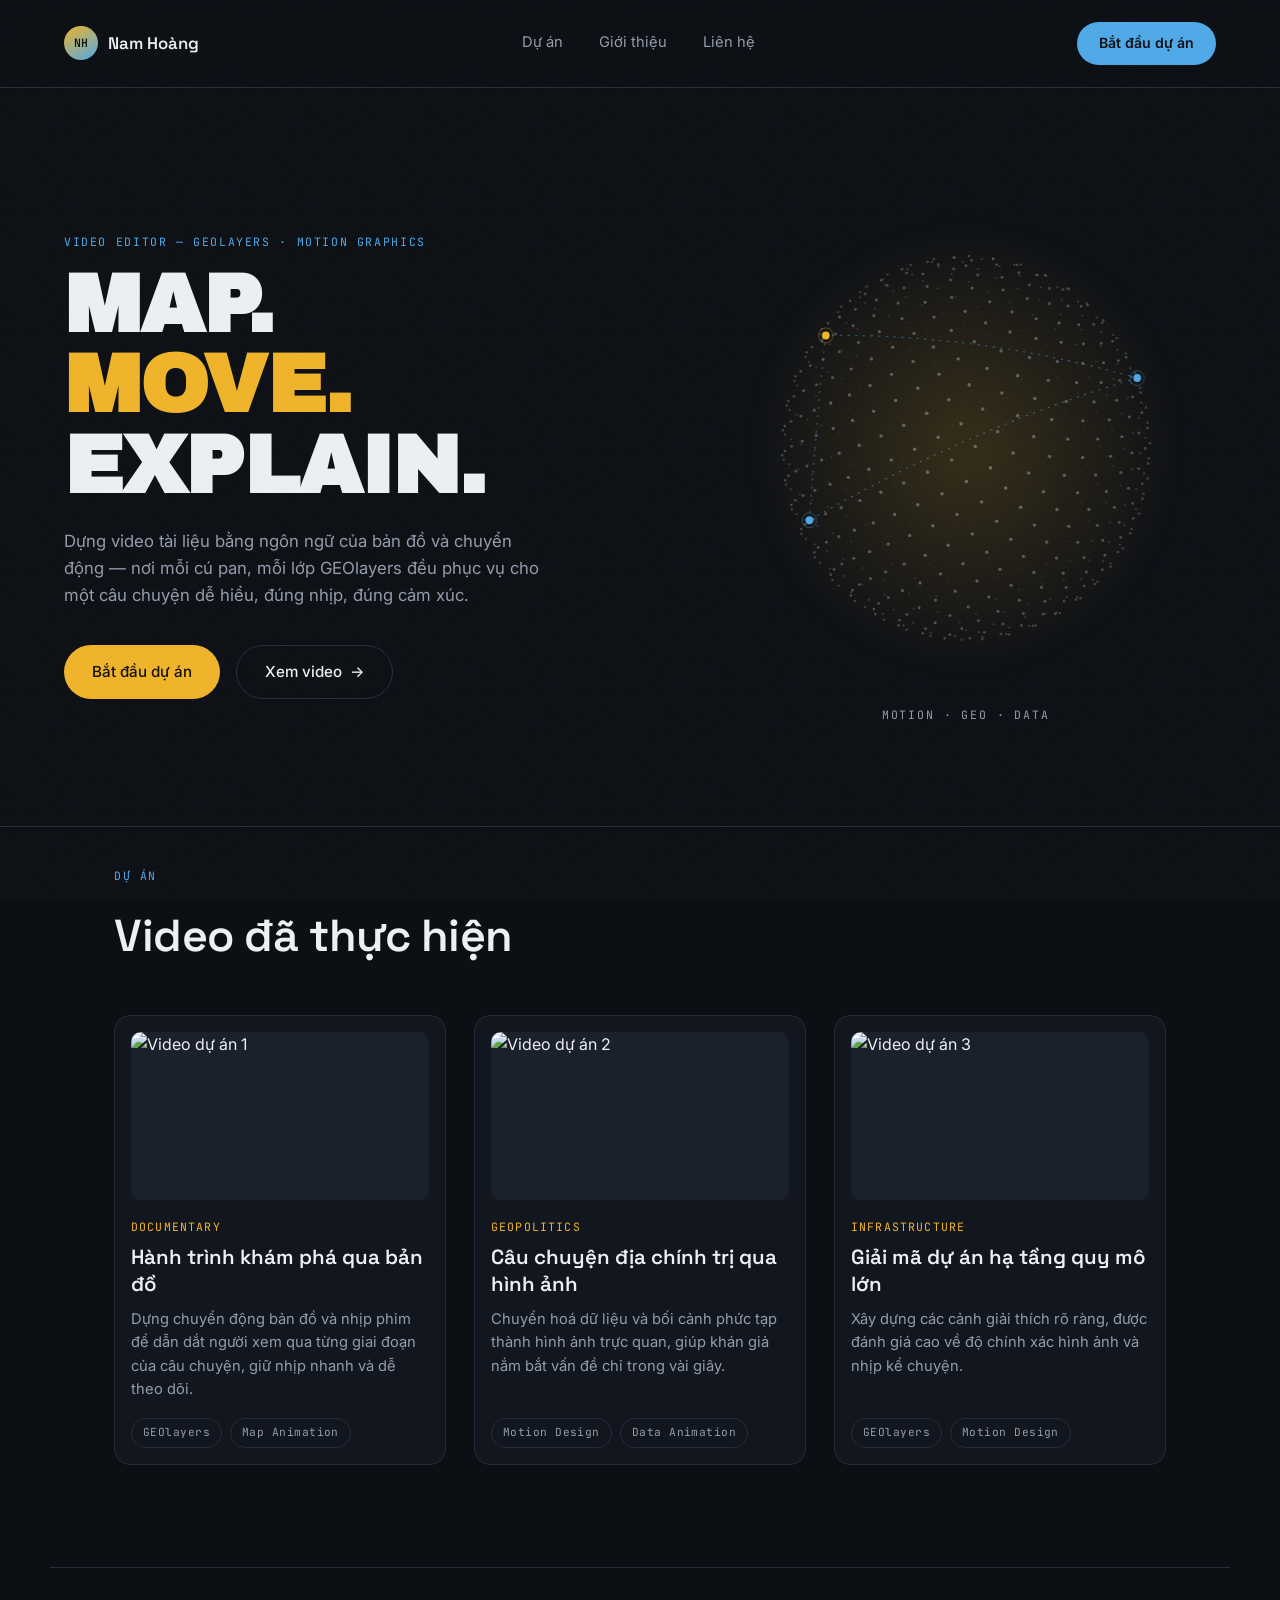
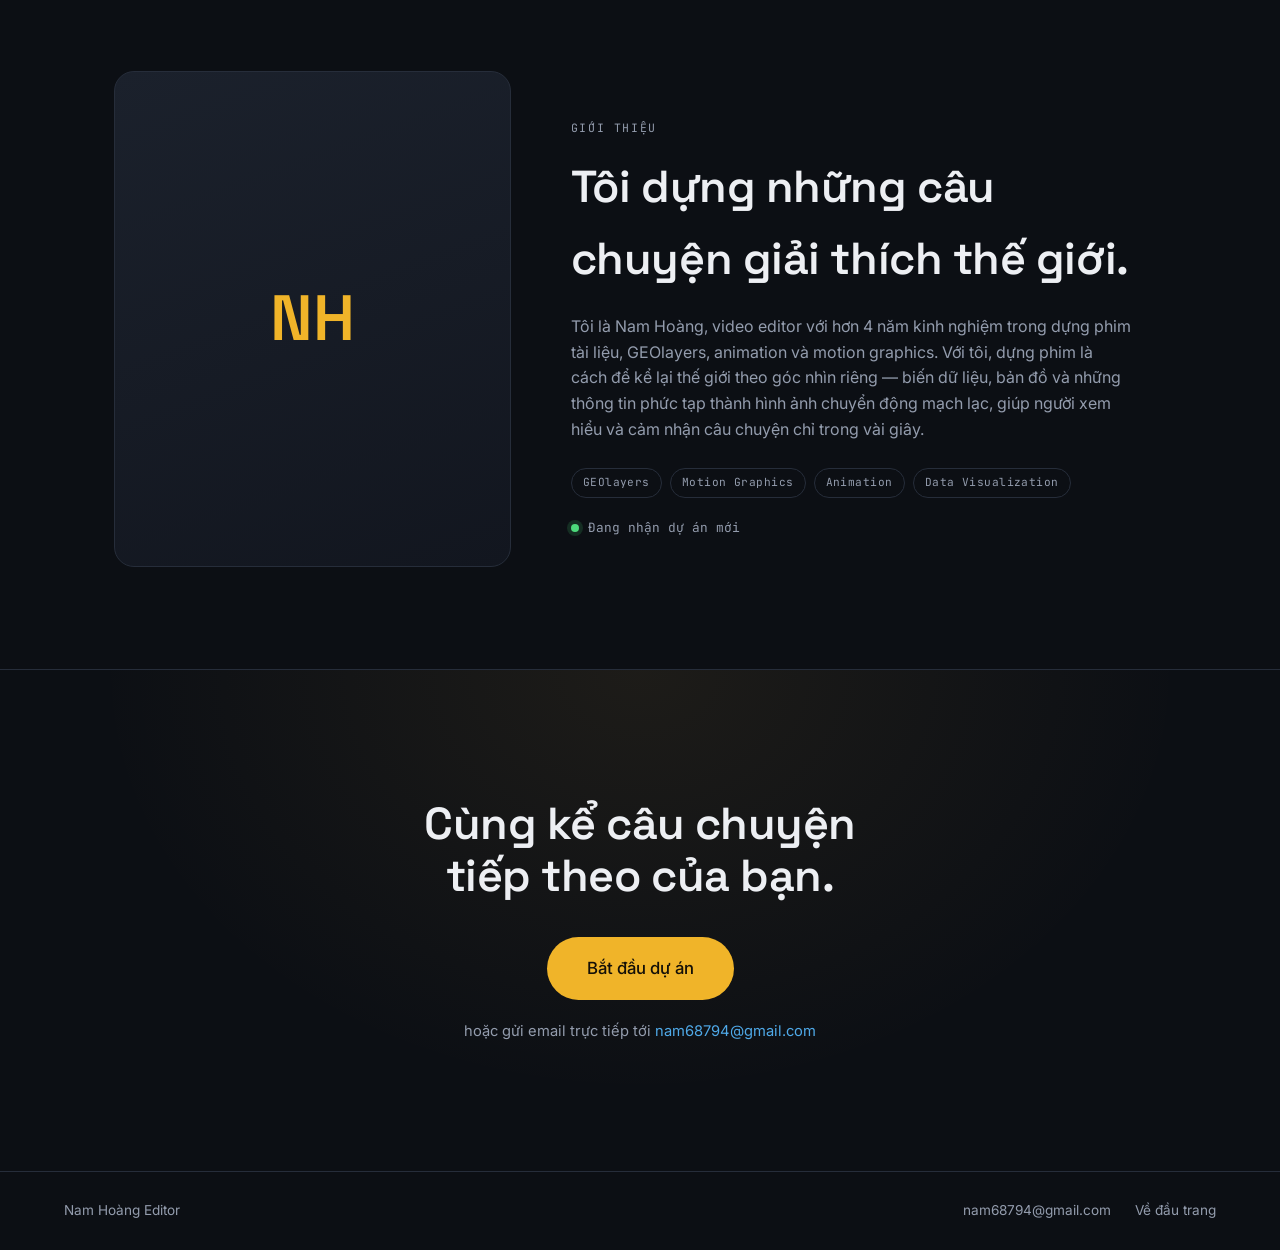
==== index.html @ 40a60fe0 "Add files via upload" ====
<!DOCTYPE html>
<html lang="vi">
<head>
<meta charset="UTF-8" />
<meta name="viewport" content="width=device-width, initial-scale=1" />
<title>Nam Hoàng | Video Editor Portfolio</title>
<meta name="description" content="Nam Hoàng — video editor chuyên GEOlayers, motion graphics và dựng phim tài liệu." />

<link rel="preconnect" href="https://fonts.googleapis.com" />
<link rel="preconnect" href="https://fonts.gstatic.com" crossorigin />
<link href="https://fonts.googleapis.com/css2?family=Archivo+Black&family=Space+Grotesk:wght@400;500;600;700&family=Inter:wght@400;500;600&family=JetBrains+Mono:wght@400;500&display=swap" rel="stylesheet" />

<link rel="stylesheet" href="style.css" />
</head>
<body>

<div class="grain"></div>

<header class="site-header" id="top">
  <a class="logo" href="#top">
    <span class="logo-mark">NH</span>
    <span class="logo-text">Nam Hoàng</span>
  </a>
  <nav class="nav">
    <a href="#work">Dự án</a>
    <a href="#about">Giới thiệu</a>
    <a href="#contact">Liên hệ</a>
  </nav>
  <a class="nav-cta" href="#contact">Bắt đầu dự án</a>
  <button class="nav-toggle" id="navToggle" aria-label="Mở menu" aria-expanded="false">
    <span></span><span></span><span></span>
  </button>
</header>

<div class="mobile-nav" id="mobileNav">
  <a href="#work">Dự án</a>
  <a href="#about">Giới thiệu</a>
  <a href="#contact">Liên hệ</a>
</div>

<main>

  <!-- HERO -->
  <section class="hero">
    <div class="hero-copy">
      <p class="eyebrow">Video Editor — GEOlayers · Motion Graphics</p>
      <h1 class="hero-title">
        <span class="line">Map.</span>
        <span class="line accent">Move.</span>
        <span class="line">Explain.</span>
      </h1>
      <p class="hero-sub">
        Dựng video tài liệu bằng ngôn ngữ của bản đồ và chuyển động — nơi mỗi cú pan,
        mỗi lớp GEOlayers đều phục vụ cho một câu chuyện dễ hiểu, đúng nhịp, đúng cảm xúc.
      </p>
      <div class="hero-actions">
        <a class="btn btn-primary" href="#contact">Bắt đầu dự án</a>
        <a class="btn btn-ghost" href="#work">Xem video <span class="arrow">→</span></a>
      </div>
    </div>

    <div class="hero-visual" aria-hidden="true">
      <canvas id="globeCanvas"></canvas>
      <p class="coord-tag">MOTION · GEO · DATA</p>
    </div>
  </section>

  <!-- WORK -->
  <section class="work" id="work">
    <div class="section-head">
      <p class="eyebrow">Dự án</p>
      <h2>Video đã thực hiện</h2>
    </div>

    <div class="work-grid">

      <a class="work-card" href="projects/documentary.html">
        <div class="thumb">
          <img src="https://img.youtube.com/vi/7155ccl2o2c/hqdefault.jpg" alt="Video dự án 1" loading="lazy" />
          <span class="play">▶</span>
        </div>
        <p class="tag">Documentary</p>
        <!-- TODO: thay tiêu đề thật của video -->
        <h3>Hành trình khám phá qua bản đồ</h3>
        <p class="desc">Dựng chuyển động bản đồ và nhịp phim để dẫn dắt người xem qua từng giai đoạn của câu chuyện, giữ nhịp nhanh và dễ theo dõi.</p>
        <div class="chips"><span>GEOlayers</span><span>Map Animation</span></div>
      </a>

      <a class="work-card" href="projects/geopolitics.html">
        <div class="thumb">
          <img src="https://img.youtube.com/vi/08Yq8hzsUkc/hqdefault.jpg" alt="Video dự án 2" loading="lazy" />
          <span class="play">▶</span>
        </div>
        <p class="tag">Geopolitics</p>
        <!-- TODO: thay tiêu đề thật của video -->
        <h3>Câu chuyện địa chính trị qua hình ảnh</h3>
        <p class="desc">Chuyển hoá dữ liệu và bối cảnh phức tạp thành hình ảnh trực quan, giúp khán giả nắm bắt vấn đề chỉ trong vài giây.</p>
        <div class="chips"><span>Motion Design</span><span>Data Animation</span></div>
      </a>

      <a class="work-card" href="projects/infrastructure.html">
        <div class="thumb">
          <img src="https://img.youtube.com/vi/BbW5HUspGjY/hqdefault.jpg" alt="Video dự án 3" loading="lazy" />
          <span class="play">▶</span>
        </div>
        <p class="tag">Infrastructure</p>
        <!-- TODO: thay tiêu đề thật của video -->
        <h3>Giải mã dự án hạ tầng quy mô lớn</h3>
        <p class="desc">Xây dựng các cảnh giải thích rõ ràng, được đánh giá cao về độ chính xác hình ảnh và nhịp kể chuyện.</p>
        <div class="chips"><span>GEOlayers</span><span>Motion Design</span></div>
      </a>

    </div>
  </section>

  <!-- ABOUT -->
  <section class="about" id="about">
    <div class="about-photo">
      <div class="photo-frame">NH</div>
    </div>
    <div class="about-copy">
      <p class="eyebrow">Giới thiệu</p>
      <h2>Tôi dựng những câu chuyện giải thích thế giới.</h2>
      <p>
        Tôi là Nam Hoàng, video editor với hơn 4 năm kinh nghiệm trong dựng phim tài liệu,
        GEOlayers, animation và motion graphics. Với tôi, dựng phim là cách để kể lại thế giới
        theo góc nhìn riêng — biến dữ liệu, bản đồ và những thông tin phức tạp thành hình ảnh
        chuyển động mạch lạc, giúp người xem hiểu và cảm nhận câu chuyện chỉ trong vài giây.
      </p>
      <div class="chips">
        <span>GEOlayers</span><span>Motion Graphics</span><span>Animation</span><span>Data Visualization</span>
      </div>
      <p class="available"><span class="dot"></span> Đang nhận dự án mới</p>
    </div>
  </section>

  <!-- CONTACT -->
  <section class="contact" id="contact">
    <h2>Cùng kể câu chuyện<br />tiếp theo của bạn.</h2>
    <a class="btn btn-primary btn-lg"
       href="mailto:nam68794@gmail.com?subject=Bắt%20đầu%20một%20dự%20án&body=Chào%20Nam%2C%0A%0AMình%20xem%20portfolio%20của%20bạn%20và%20muốn%20liên%20hệ.%0A%0AMình%20muốn%20trao%20đổi%20về%20một%20dự%20án.%0A%0AHẹn%20sớm%20nhận%20được%20phản%20hồi%20từ%20bạn%21">
      Bắt đầu dự án
    </a>
    <p class="or">hoặc gửi email trực tiếp tới <a href="mailto:nam68794@gmail.com">nam68794@gmail.com</a></p>
  </section>

</main>

<footer class="site-footer">
  <p>Nam Hoàng Editor</p>
  <div class="footer-links">
    <a href="mailto:nam68794@gmail.com">nam68794@gmail.com</a>
    <a href="#top">Về đầu trang</a>
  </div>
</footer>

<script src="script.js"></script>
<script src="globe.js"></script>
</body>
</html>
---- style.css ----
/* ============ TOKENS ============ */
:root{
  --bg: #0C0F14;
  --surface: #12161F;
  --surface-2: #1B212C;
  --line: #262D3A;
  --text: #EDEFF3;
  --text-muted: #939CAD;
  --accent: #F0B429;
  --accent-2: #4FA9E8;

  --font-hero: 'Archivo Black', sans-serif;
  --font-display: 'Space Grotesk', sans-serif;
  --font-body: 'Inter', sans-serif;
  --font-mono: 'JetBrains Mono', monospace;

  --container: 1180px;
}

*{ box-sizing: border-box; margin:0; padding:0; }
html{ scroll-behavior: smooth; }

body{
  background: var(--bg);
  color: var(--text);
  font-family: var(--font-body);
  line-height: 1.6;
  -webkit-font-smoothing: antialiased;
  overflow-x: hidden;
}

a{ color: inherit; text-decoration: none; }
ul{ list-style: none; }
img{ max-width: 100%; display:block; }

@media (prefers-reduced-motion: reduce){
  *{ animation-duration: 0.01ms !important; animation-iteration-count: 1 !important; transition-duration: 0.01ms !important; scroll-behavior: auto !important; }
}

:focus-visible{
  outline: 2px solid var(--accent-2);
  outline-offset: 3px;
}

.grain{
  position: fixed; inset:0; pointer-events:none; z-index: 999;
  opacity: 0.035;
  background-image: url("data:image/svg+xml,%3Csvg xmlns='http://www.w3.org/2000/svg' width='120' height='120'%3E%3Cfilter id='n'%3E%3CfeTurbulence type='fractalNoise' baseFrequency='0.9' numOctaves='2' stitchTiles='stitch'/%3E%3C/filter%3E%3Crect width='100%25' height='100%25' filter='url(%23n)'/%3E%3C/svg%3E");
}

.eyebrow{
  font-family: var(--font-mono);
  font-size: 0.72rem;
  letter-spacing: 0.14em;
  text-transform: uppercase;
  color: var(--accent-2);
  margin-bottom: 14px;
}

/* ============ HEADER ============ */
.site-header{
  position: sticky; top:0; z-index: 100;
  display:flex; align-items:center; justify-content:space-between;
  padding: 22px clamp(20px, 5vw, 64px);
  background: rgba(12,15,20,0.72);
  backdrop-filter: blur(10px);
  border-bottom: 1px solid var(--line);
}
.logo{ display:flex; align-items:center; gap:10px; font-family: var(--font-display); font-weight:600; font-size:1.05rem; }
.logo-mark{
  width:34px; height:34px; border-radius:50%;
  background: linear-gradient(150deg, var(--accent), var(--accent-2));
  display:flex; align-items:center; justify-content:center;
  font-family: var(--font-mono); font-size:0.72rem; font-weight:600; color:#0C0F14;
}
.nav{ display:flex; gap:36px; }
.nav a{ font-size:0.92rem; color: var(--text-muted); transition: color .2s; }
.nav a:hover{ color: var(--text); }
.nav-cta{
  background: var(--accent-2); color:#0C0F14; padding:10px 22px; border-radius:999px;
  font-size:0.88rem; font-weight:600; transition: transform .2s, box-shadow .2s;
}
.nav-cta:hover{ transform: translateY(-2px); box-shadow: 0 10px 24px -10px rgba(79,169,232,0.6); }
.nav-toggle{ display:none; flex-direction:column; gap:5px; background:none; border:none; cursor:pointer; padding:6px; }
.nav-toggle span{ width:22px; height:2px; background: var(--text); display:block; }

.mobile-nav{
  display:none; flex-direction:column; position: fixed; top:73px; left:0; right:0; z-index:99;
  background: var(--surface); border-bottom:1px solid var(--line);
  padding: 10px 24px 24px;
}
.mobile-nav a{ padding:14px 0; border-bottom:1px solid var(--line); color: var(--text-muted); }
.mobile-nav.open{ display:flex; }

/* ============ HERO ============ */
.hero{
  position: relative;
  display:grid; grid-template-columns: 1.1fr 0.9fr; align-items:center; gap:40px;
  padding: clamp(60px, 10vw, 120px) clamp(20px, 5vw, 64px) clamp(80px, 8vw, 120px);
  max-width: 1400px; margin: 0 auto;
}
.hero-title{
  font-family: var(--font-hero);
  text-transform: uppercase;
  font-size: clamp(2.8rem, 6.4vw, 5.4rem);
  line-height: 0.98;
  letter-spacing: -0.01em;
}
.hero-title .line{ display:block; }
.hero-title .accent{ color: var(--accent); }
.hero-sub{
  margin-top: 22px; max-width: 480px;
  color: var(--text-muted); font-size: 1.05rem;
}
.hero-actions{ display:flex; gap:16px; margin-top: 36px; flex-wrap: wrap; }

.btn{
  display:inline-flex; align-items:center; gap:8px;
  padding: 14px 28px; border-radius: 999px; font-size: 0.95rem; font-weight:500;
  transition: transform .2s ease, box-shadow .2s ease, background .2s ease, border-color .2s ease;
}
.btn-primary{ background: var(--accent); color:#141008; }
.btn-primary:hover{ transform: translateY(-2px); box-shadow: 0 10px 30px -10px rgba(232,178,77,0.5); }
.btn-ghost{ border:1px solid var(--line); color: var(--text); }
.btn-ghost:hover{ border-color: var(--accent-2); color: var(--accent-2); }
.btn-ghost .arrow{ transition: transform .2s; }
.btn-ghost:hover .arrow{ transform: translateX(4px); }
.btn-lg{ padding: 18px 40px; font-size: 1.05rem; }

.hero-visual{ position:relative; display:flex; flex-direction:column; align-items:center; }
#globeCanvas{ width: 100%; max-width: 460px; aspect-ratio: 1/1; }
.coord-tag{
  margin-top: 18px; font-family: var(--font-mono); font-size: 0.72rem;
  letter-spacing: 0.16em; color: var(--text-muted);
}

/* ============ SECTION HEAD ============ */
.section-head{ max-width: var(--container); margin: 0 auto; padding: 0 clamp(20px,5vw,64px); }
.section-head h2, .about h2, .contact h2{
  font-family: var(--font-display); font-weight:600;
  font-size: clamp(1.9rem, 4vw, 2.8rem); letter-spacing: -0.01em;
}

/* ============ WORK ============ */
.work{ padding: 40px 0 clamp(80px, 8vw, 120px); border-top: 1px solid var(--line); }
.work-grid{
  max-width: var(--container); margin: 44px auto 0;
  padding: 0 clamp(20px,5vw,64px);
  display:grid; grid-template-columns: repeat(3, 1fr); gap: 28px;
}
.work-card{
  background: var(--surface); border:1px solid var(--line); border-radius: 16px;
  padding: 16px; display:flex; flex-direction:column;
  transition: transform .25s ease, border-color .25s ease;
}
.work-card:hover{ transform: translateY(-6px); border-color: var(--accent-2); }
.thumb{ position:relative; border-radius:10px; overflow:hidden; aspect-ratio: 16/9; background: var(--surface-2); }
.thumb img{ width:100%; height:100%; object-fit:cover; transition: transform .4s ease; }
.work-card:hover .thumb img{ transform: scale(1.06); }
.play{
  position:absolute; inset:0; display:flex; align-items:center; justify-content:center;
  font-size: 1.1rem; color:#fff; background: rgba(12,15,20,0.25);
  opacity:0; transition: opacity .25s ease;
}
.work-card:hover .play{ opacity:1; }
.tag{ font-family: var(--font-mono); font-size:0.72rem; letter-spacing:.1em; text-transform:uppercase; color: var(--accent); margin-top:18px; }
.work-card h3{ font-family: var(--font-display); font-weight:600; font-size:1.28rem; margin-top:8px; line-height:1.3; }
.work-card .desc{ color: var(--text-muted); font-size:0.92rem; margin-top:10px; flex:1; }
.chips{ display:flex; flex-wrap:wrap; gap:8px; margin-top:16px; }
.chips span{
  font-family: var(--font-mono); font-size: 0.7rem; letter-spacing:.04em;
  border:1px solid var(--line); color: var(--text-muted);
  padding: 5px 11px; border-radius:999px;
}

/* ============ ABOUT ============ */
.about{
  max-width: var(--container); margin: 0 auto; padding: clamp(60px,8vw,110px) clamp(20px,5vw,64px);
  display:grid; grid-template-columns: 0.8fr 1.2fr; gap: 60px; align-items:center;
  border-top: 1px solid var(--line);
}
.photo-frame{
  aspect-ratio: 4/5; border-radius: 20px;
  background: linear-gradient(160deg, var(--surface-2), var(--surface));
  border: 1px solid var(--line);
  display:flex; align-items:center; justify-content:center;
  font-family: var(--font-display); font-weight:600; font-size: 4rem; color: var(--accent);
}
.about-copy p{ color: var(--text-muted); margin-top:20px; max-width: 560px; }
.about-copy .chips{ margin-top: 26px; }
.available{
  margin-top: 26px; display:flex; align-items:center; gap:9px;
  font-family: var(--font-mono); font-size: 0.8rem; color: var(--text);
}
.dot{ width:8px; height:8px; border-radius:50%; background:#4CD97B; box-shadow: 0 0 0 4px rgba(76,217,123,0.15); }

/* ============ CONTACT ============ */
.contact{
  text-align:center; padding: clamp(90px,10vw,140px) 24px;
  border-top: 1px solid var(--line);
  background: radial-gradient(ellipse at 50% 0%, rgba(232,178,77,0.08), transparent 60%);
}
.contact h2{ line-height:1.15; }
.contact .btn{ margin-top: 36px; }
.contact .or{ margin-top: 20px; color: var(--text-muted); font-size:0.92rem; }
.contact .or a{ color: var(--accent-2); }

/* ============ FOOTER ============ */
.site-footer{
  display:flex; align-items:center; justify-content:space-between;
  padding: 28px clamp(20px,5vw,64px); border-top:1px solid var(--line);
  font-size: 0.85rem; color: var(--text-muted);
}
.footer-links{ display:flex; gap:24px; }
.footer-links a:hover{ color: var(--text); }

/* ============ PROJECT DETAIL PAGE ============ */
.back-link{
  display:inline-flex; align-items:center; gap:8px;
  max-width: var(--container); margin: 32px auto 0; padding: 0 clamp(20px,5vw,64px);
  color: var(--text-muted); font-size: 0.9rem; transition: color .2s;
}
.back-link:hover{ color: var(--accent-2); }

.category-tabs{
  display:flex; gap:10px; flex-wrap:wrap;
  max-width: var(--container); margin: 20px auto 0; padding: 0 clamp(20px,5vw,64px);
}
.category-tabs a{
  font-family: var(--font-mono); font-size: 0.75rem; letter-spacing:.06em;
  border:1px solid var(--line); color: var(--text-muted);
  padding: 8px 16px; border-radius: 999px; transition: border-color .2s, color .2s;
}
.category-tabs a:hover{ border-color: var(--accent-2); color: var(--text); }
.category-tabs a.active{ border-color: var(--accent); color: var(--accent); }

.project-hero{
  max-width: var(--container); margin: 0 auto; padding: 36px clamp(20px,5vw,64px) 0;
}
.project-hero h1{
  font-family: var(--font-display); font-weight:600;
  font-size: clamp(2.2rem, 5vw, 3.4rem); letter-spacing:-0.01em; line-height:1.1; max-width: 780px;
}
.project-meta{
  display:flex; flex-wrap:wrap; gap: 28px; margin-top: 28px;
  padding-top: 24px; border-top: 1px solid var(--line);
}
.project-meta div p:first-child{
  font-family: var(--font-mono); font-size: 0.68rem; letter-spacing:.1em; text-transform:uppercase;
  color: var(--text-muted); margin-bottom:6px;
}
.project-meta div p:last-child{ font-size: 0.95rem; }

.video-frame{
  max-width: var(--container); margin: 40px auto 0; padding: 0 clamp(20px,5vw,64px);
}
.video-frame .ratio{
  position:relative; aspect-ratio:16/9; border-radius:16px; overflow:hidden;
  border:1px solid var(--line); background: var(--surface);
}
.video-frame iframe{ position:absolute; inset:0; width:100%; height:100%; border:0; }

.project-body{
  max-width: 780px; margin: 0 auto; padding: 48px clamp(20px,5vw,64px) 0;
}
.project-body p{ color: var(--text-muted); margin-bottom: 18px; font-size: 1.02rem; }
.project-body .chips{ margin-top: 8px; }

.project-nav{
  max-width: var(--container); margin: 0 auto; padding: 80px clamp(20px,5vw,64px) 100px;
  border-top: 1px solid var(--line); margin-top: 70px;
}
.project-nav p.eyebrow{ margin-top: 32px; }
.project-nav-grid{
  display:grid; grid-template-columns: repeat(2, 1fr); gap: 24px; margin-top: 18px;
}
.project-nav-card{
  border:1px solid var(--line); border-radius:14px; padding:20px;
  transition: border-color .2s, transform .2s;
}
.project-nav-card:hover{ border-color: var(--accent-2); transform: translateY(-4px); }
.project-nav-card p.tag{ font-family: var(--font-mono); font-size:0.7rem; color: var(--accent); text-transform:uppercase; letter-spacing:.08em; }
.project-nav-card h3{ font-family: var(--font-display); font-weight:600; font-size:1.1rem; margin-top:8px; }

/* ============ RESPONSIVE ============ */
@media (max-width: 900px){
  .nav, .nav-cta{ display:none; }
  .nav-toggle{ display:flex; }
  .hero{ grid-template-columns: 1fr; text-align:left; }
  .hero-visual{ margin-top: 20px; }
  .work-grid{ grid-template-columns: 1fr; }
  .about{ grid-template-columns: 1fr; }
  .photo-frame{ max-width: 260px; }
  .site-footer{ flex-direction:column; gap:12px; text-align:center; }
  .project-nav-grid{ grid-template-columns: 1fr; }
}
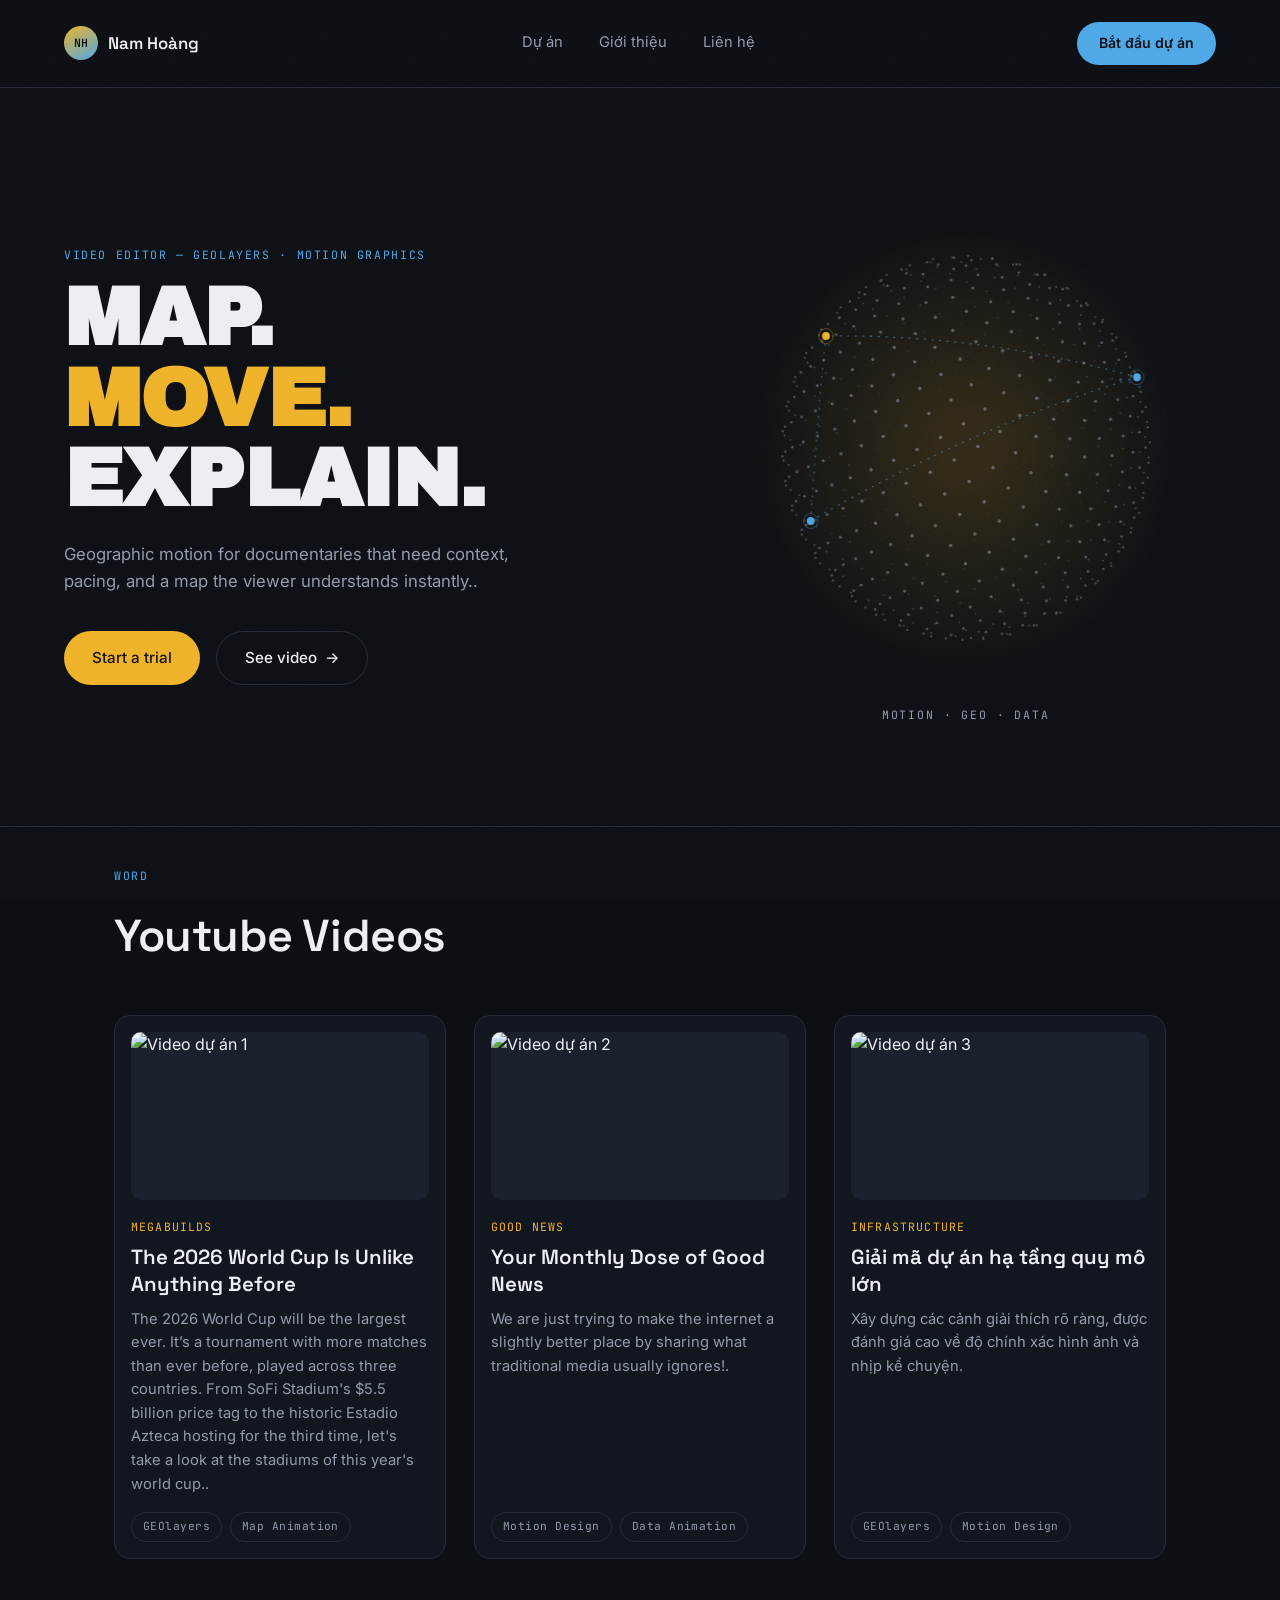
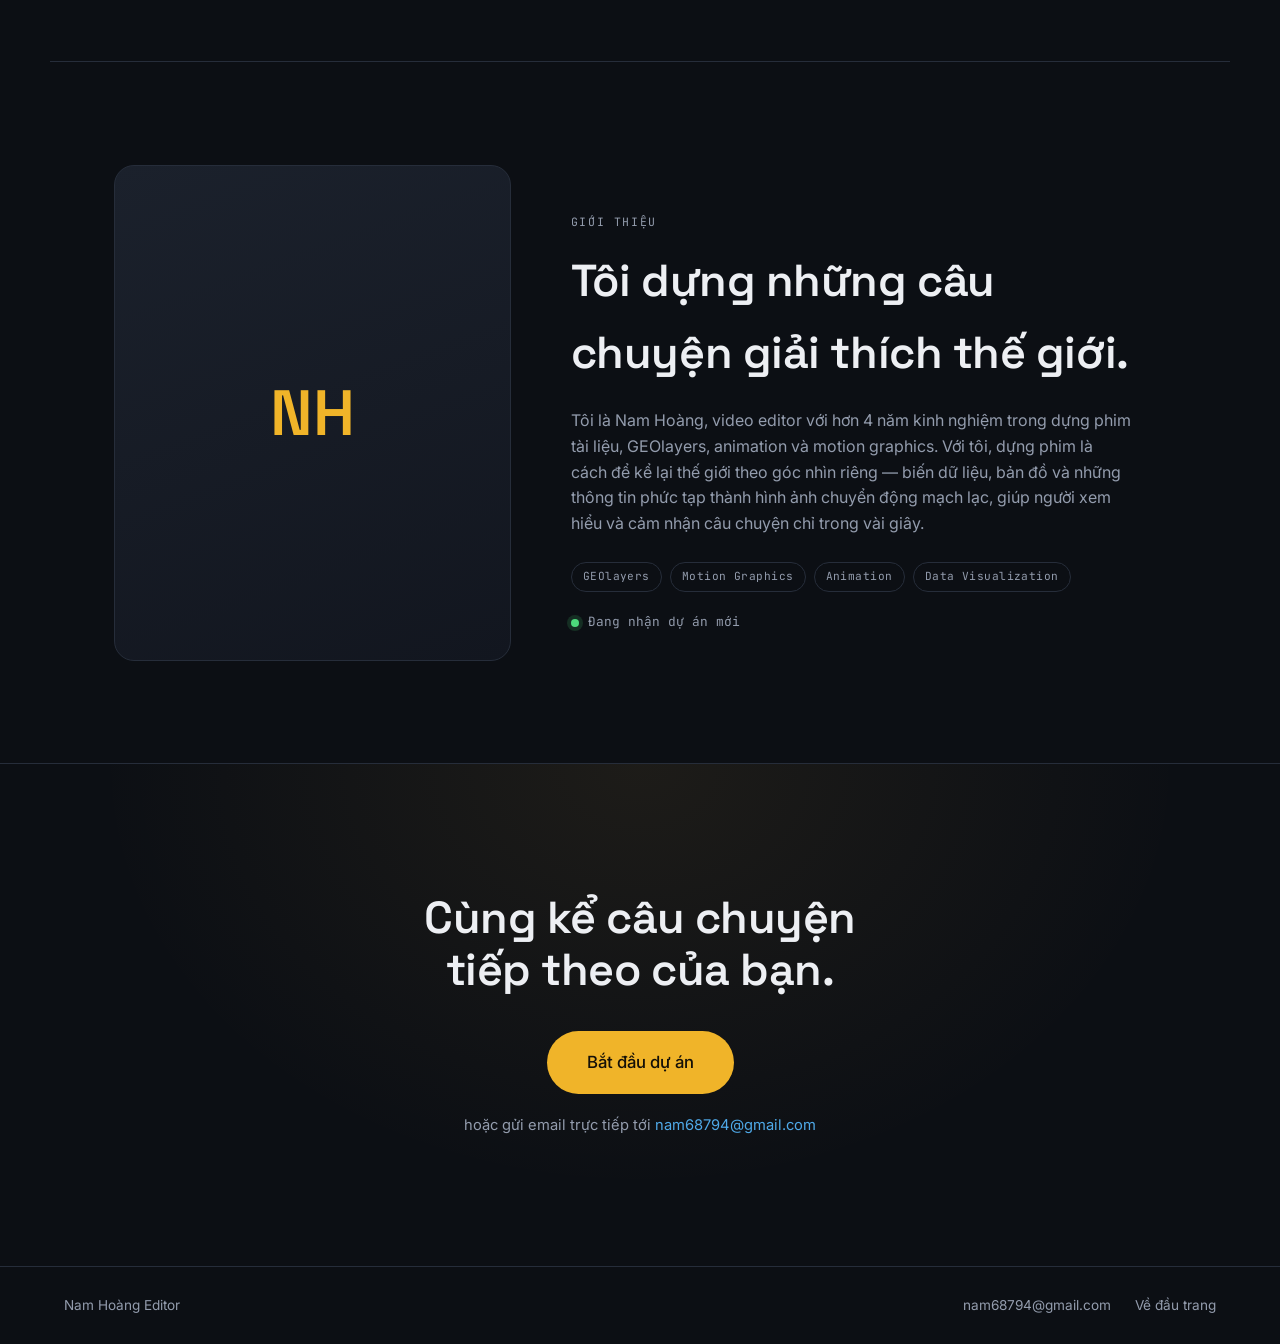
==== commit 28b6cd31: "Update index.html" ====
--- a/index.html
+++ b/index.html
@@ -50,12 +50,12 @@
         <span class="line">Explain.</span>
       </h1>
       <p class="hero-sub">
-        Dựng video tài liệu bằng ngôn ngữ của bản đồ và chuyển động — nơi mỗi cú pan,
-        mỗi lớp GEOlayers đều phục vụ cho một câu chuyện dễ hiểu, đúng nhịp, đúng cảm xúc.
+        Geographic motion for documentaries that need context,
+        pacing, and a map the viewer understands instantly..
       </p>
       <div class="hero-actions">
-        <a class="btn btn-primary" href="#contact">Bắt đầu dự án</a>
-        <a class="btn btn-ghost" href="#work">Xem video <span class="arrow">→</span></a>
+        <a class="btn btn-primary" href="#contact">Start a trial</a>
+        <a class="btn btn-ghost" href="#work">See video <span class="arrow">→</span></a>
       </div>
     </div>
 
@@ -68,8 +68,8 @@
   <!-- WORK -->
   <section class="work" id="work">
     <div class="section-head">
-      <p class="eyebrow">Dự án</p>
-      <h2>Video đã thực hiện</h2>
+      <p class="eyebrow">Word</p>
+      <h2>Youtube Videos</h2>
     </div>
 
     <div class="work-grid">
@@ -79,10 +79,11 @@
           <img src="https://img.youtube.com/vi/7155ccl2o2c/hqdefault.jpg" alt="Video dự án 1" loading="lazy" />
           <span class="play">▶</span>
         </div>
-        <p class="tag">Documentary</p>
+        <p class="tag">MegaBuilds</p>
         <!-- TODO: thay tiêu đề thật của video -->
-        <h3>Hành trình khám phá qua bản đồ</h3>
-        <p class="desc">Dựng chuyển động bản đồ và nhịp phim để dẫn dắt người xem qua từng giai đoạn của câu chuyện, giữ nhịp nhanh và dễ theo dõi.</p>
+        <h3>The 2026 World Cup Is Unlike Anything Before</h3>
+        <p class="desc">The 2026 World Cup will be the largest ever. It’s a tournament with more matches than ever before, played across three countries. 
+          From SoFi Stadium's $5.5 billion price tag to the historic Estadio Azteca hosting for the third time, let's take a look at the stadiums of this year's world cup..</p>
         <div class="chips"><span>GEOlayers</span><span>Map Animation</span></div>
       </a>
 
@@ -91,10 +92,10 @@
           <img src="https://img.youtube.com/vi/08Yq8hzsUkc/hqdefault.jpg" alt="Video dự án 2" loading="lazy" />
           <span class="play">▶</span>
         </div>
-        <p class="tag">Geopolitics</p>
+        <p class="tag">Good News</p>
         <!-- TODO: thay tiêu đề thật của video -->
-        <h3>Câu chuyện địa chính trị qua hình ảnh</h3>
-        <p class="desc">Chuyển hoá dữ liệu và bối cảnh phức tạp thành hình ảnh trực quan, giúp khán giả nắm bắt vấn đề chỉ trong vài giây.</p>
+        <h3>Your Monthly Dose of Good News</h3>
+        <p class="desc">We are just trying to make the internet a slightly better place by sharing what traditional media usually ignores!.</p>
         <div class="chips"><span>Motion Design</span><span>Data Animation</span></div>
       </a>
 
